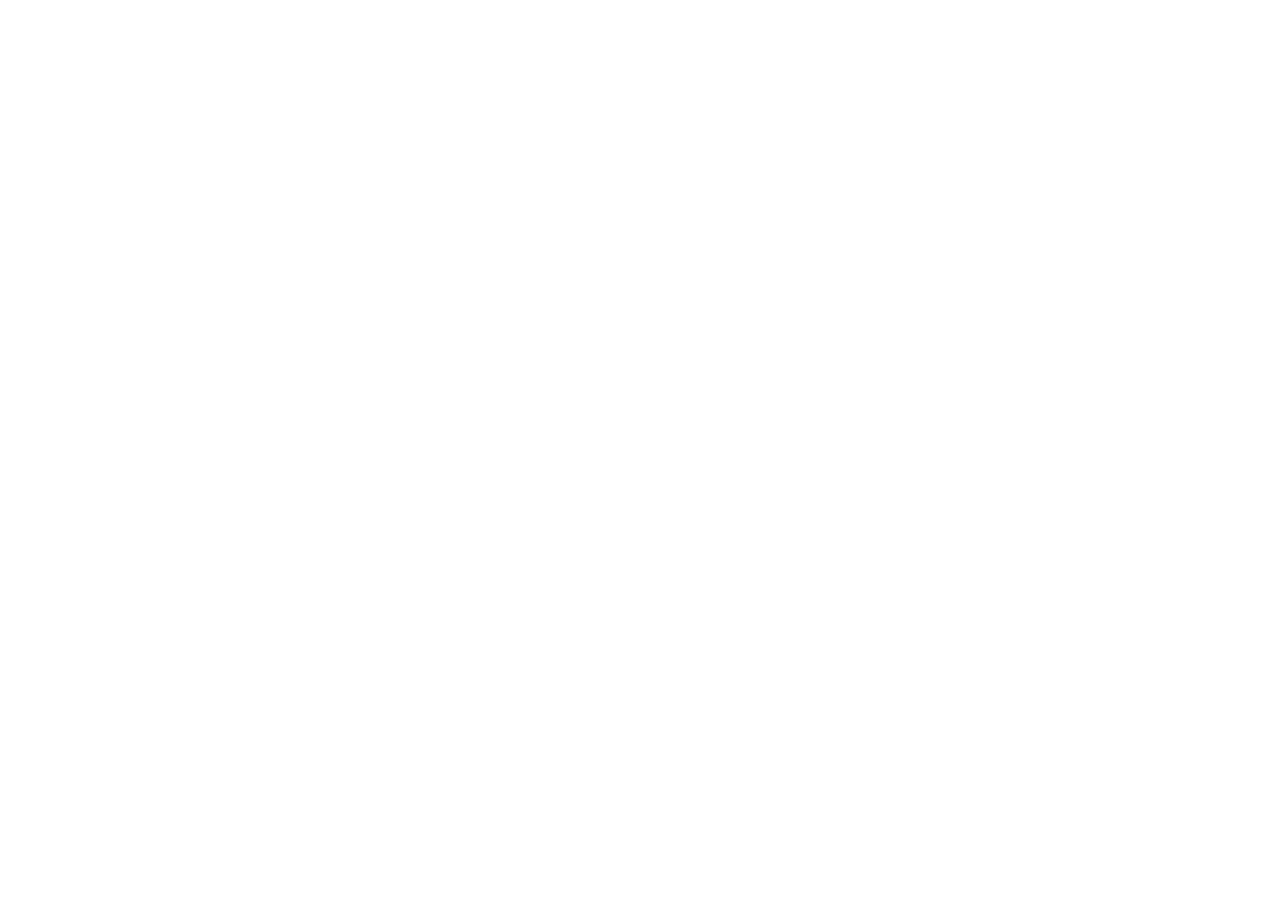
==== index.html @ 1abaa04b "Auto-generated commit" ====
<!doctype html>
<html lang="en">
<head>
  <meta charset="utf-8">
  <title>To Do List</title>
  <base href="C:/Program Files/Git/todo-angular/">
  <meta name="viewport" content="width=device-width, initial-scale=1">
  <link rel="icon" type="image/x-icon" href="favicon.ico">
<link rel="stylesheet" href="styles.ccbca9508fc386e169fd.css"></head>
<body>
  <app-root></app-root>
<script src="runtime-es2015.703a23e48ad83c851e49.js" type="module"></script><script src="polyfills-es2015.4d31cca2afc45cfd85b5.js" type="module"></script><script src="runtime-es5.465c2333d355155ec5f3.js" nomodule></script><script src="polyfills-es5.2219c87348e60efc0076.js" nomodule></script><script src="main-es2015.4a1e2f39b082059f970f.js" type="module"></script><script src="main-es5.ccb33a4e145535c8b568.js" nomodule></script></body>
</html>
---- styles.ccbca9508fc386e169fd.css ----
body,div,h1,html,li,p,span,ul{padding:0;border:0;font:inherit;vertical-align:baseline}body{background:#f1f1f1;font-size:16px;line-height:22px;color:#404040;font-family:'Lucida Grande',Verdana,sans-serif}ol,ul{list-style:none}.btn{background:#20b2aa;color:#fff;padding:3px 10px;margin:0 0 0 3px;border:none;border-radius:5px;font-size:12px;line-height:24px;cursor:pointer;vertical-align:bottom}.btn:hover{background:#778899}.btn-red{background:red}.btn-red:hover{background:#8b0000}.app-title{font-size:52px;line-height:52px;margin-bottom:30px;font-weight:700;text-align:center;letter-spacing:-.8px}
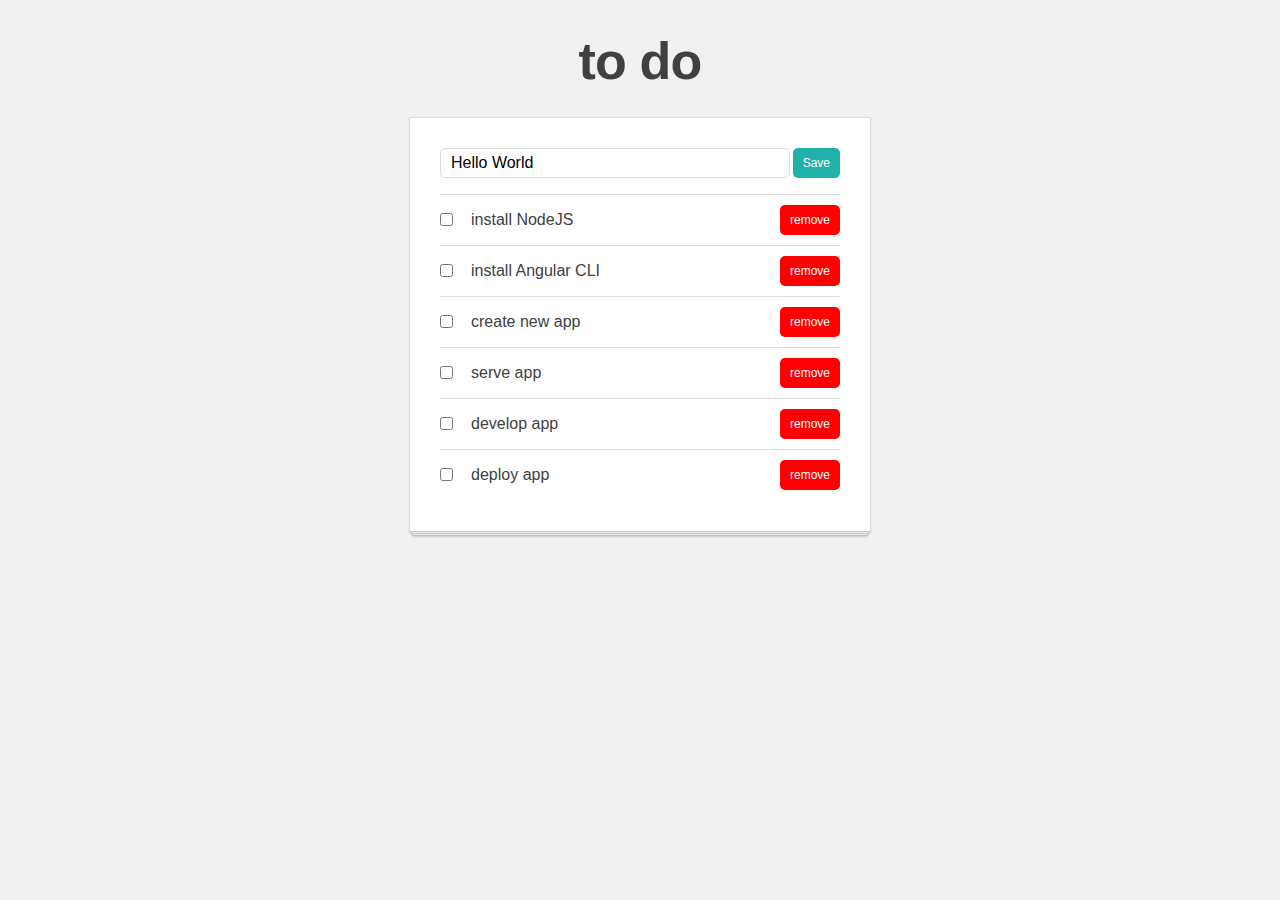
==== commit 9c8e2dfb: "Auto-generated commit" ====
--- a/index.html
+++ b/index.html
@@ -3,7 +3,7 @@
 <head>
   <meta charset="utf-8">
   <title>To Do List</title>
-  <base href="C:/Program Files/Git/todo-angular/">
+  <base href="todoangular">
   <meta name="viewport" content="width=device-width, initial-scale=1">
   <link rel="icon" type="image/x-icon" href="favicon.ico">
 <link rel="stylesheet" href="styles.ccbca9508fc386e169fd.css"></head>
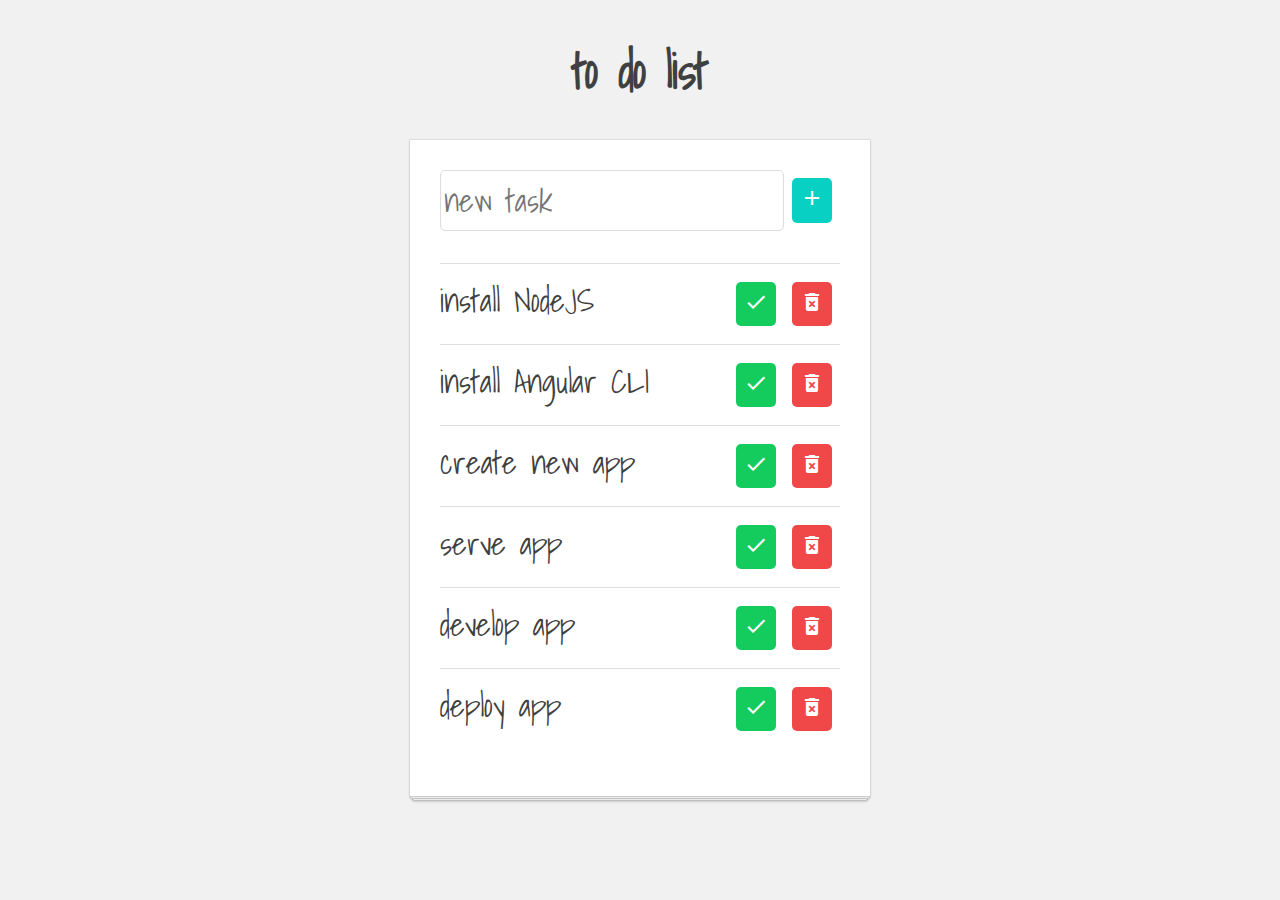
==== commit 5ffe94ff: "Auto-generated commit" ====
--- a/index.html
+++ b/index.html
@@ -2,12 +2,15 @@
 <html lang="en">
 <head>
   <meta charset="utf-8">
-  <title>To Do List</title>
+  <title>To Do</title>
   <base href="todoangular">
   <meta name="viewport" content="width=device-width, initial-scale=1">
   <link rel="icon" type="image/x-icon" href="favicon.ico">
-<link rel="stylesheet" href="styles.ccbca9508fc386e169fd.css"></head>
+  <link href="https://fonts.googleapis.com/icon?family=Material+Icons"
+      rel="stylesheet">
+  <link href="https://fonts.googleapis.com/css?family=Open+Sans|Shadows+Into+Light&display=swap" rel="stylesheet">
+<link rel="stylesheet" href="styles.6da59031dca7f9c437b0.css"></head>
 <body>
   <app-root></app-root>
-<script src="runtime-es2015.703a23e48ad83c851e49.js" type="module"></script><script src="polyfills-es2015.4d31cca2afc45cfd85b5.js" type="module"></script><script src="runtime-es5.465c2333d355155ec5f3.js" nomodule></script><script src="polyfills-es5.2219c87348e60efc0076.js" nomodule></script><script src="main-es2015.4a1e2f39b082059f970f.js" type="module"></script><script src="main-es5.ccb33a4e145535c8b568.js" nomodule></script></body>
+<script src="runtime-es2015.703a23e48ad83c851e49.js" type="module"></script><script src="polyfills-es2015.4d31cca2afc45cfd85b5.js" type="module"></script><script src="runtime-es5.465c2333d355155ec5f3.js" nomodule></script><script src="polyfills-es5.2219c87348e60efc0076.js" nomodule></script><script src="main-es2015.ab9e7b0b6b74f50b80a7.js" type="module"></script><script src="main-es5.3fe5289ac111952bfae9.js" nomodule></script></body>
 </html>
--- a/styles.6da59031dca7f9c437b0.css
+++ b/styles.6da59031dca7f9c437b0.css
@@ -0,0 +1 @@
+body,div,h1,html,li,p,span,ul{padding:0;border:0;font:inherit}body{background:#f1f1f1;font-size:2rem;color:#404040;font-family:'Shadows Into Light',cursive}ol,ul{list-style:none}.btn{background:#08d1c4;font-weight:700;color:#fff;padding:.5rem;margin:.5rem;border:none;border-radius:5px;font-size:1rem;cursor:pointer}.btn:hover{background:#149189}.btn-red{background:#f04848}.btn-green{background:#14cc5e}.btn-green:hover{background:#006400}.btn-red:hover{background:#8b0000}.app-title{font-size:3rem;margin-bottom:30px;font-weight:700;text-align:center;letter-spacing:-.8px}